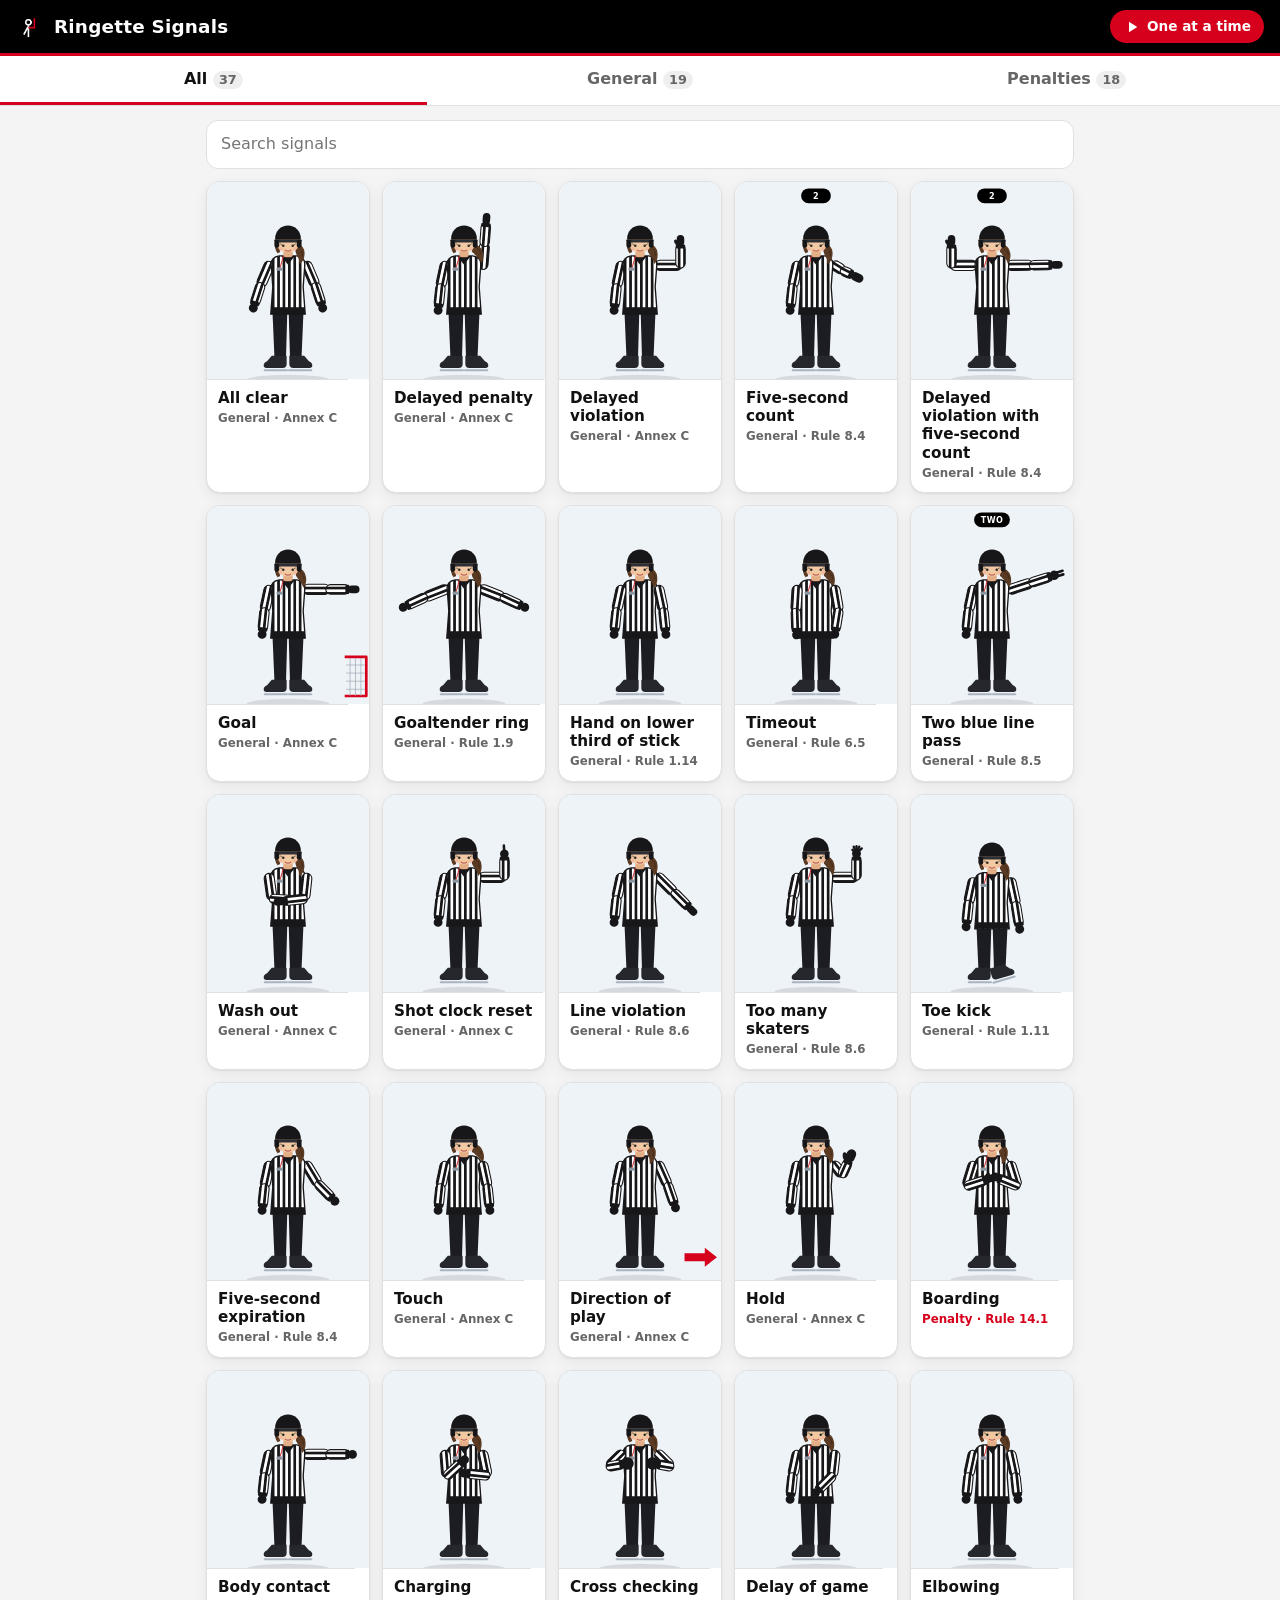
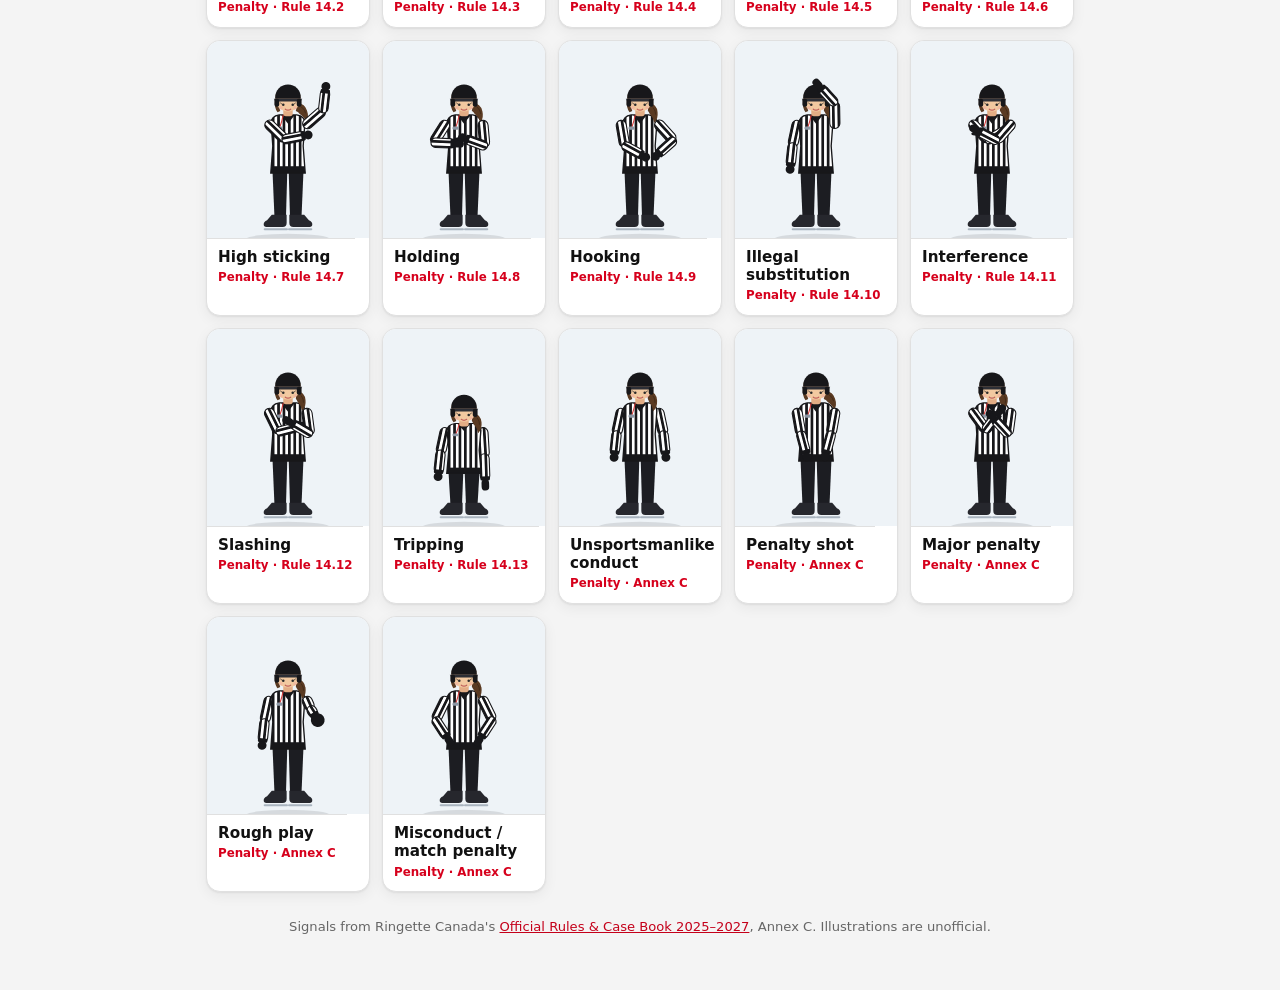
==== index.html @ f9b0e4bb "Ringette Signals PWA" ====
<!doctype html>
<html lang="en">
<head>
  <meta charset="utf-8">
  <meta name="viewport" content="width=device-width, initial-scale=1, viewport-fit=cover">
  <title>Ringette Signals</title>
  <meta name="description" content="Every on-ice official's signal in ringette, animated, with a link to the rule in Ringette Canada's rulebook.">
  <meta name="theme-color" content="#000000">
  <link rel="manifest" href="manifest.webmanifest">
  <link rel="icon" href="icons/icon-192.png">
  <link rel="apple-touch-icon" href="icons/apple-touch-icon.png">
  <meta name="apple-mobile-web-app-capable" content="yes">
  <meta name="apple-mobile-web-app-status-bar-style" content="black-translucent">
  <link rel="stylesheet" href="styles.css">
</head>
<body>
  <header class="topbar">
    <div class="brand">
      <img src="icons/icon-192.png" alt="" width="28" height="28">
      <h1>Ringette Signals</h1>
    </div>
    <button id="startBtn" class="top-btn" aria-label="View one at a time">
      <svg viewBox="0 0 24 24" width="18" height="18" aria-hidden="true"><path fill="currentColor" d="M8 5v14l11-7z"/></svg>
      One at a time
    </button>
  </header>

  <nav class="tabs" role="tablist">
    <button role="tab" data-cat="all" aria-selected="true">All <span class="pill" id="nAll"></span></button>
    <button role="tab" data-cat="general" aria-selected="false">General <span class="pill" id="nGen"></span></button>
    <button role="tab" data-cat="penalty" aria-selected="false">Penalties <span class="pill" id="nPen"></span></button>
  </nav>

  <main>
    <input id="search" class="search" type="search" placeholder="Search signals" autocomplete="off" aria-label="Search signals">
    <div id="grid" class="grid"></div>
    <p id="empty" class="empty" hidden>No signals match that search.</p>
    <p class="muted small foot">Signals from Ringette Canada's <a id="bookLink" target="_blank" rel="noopener">Official Rules &amp; Case Book 2025–2027</a>, Annex C. Illustrations are unofficial.</p>
  </main>

  <div id="viewer" class="viewer" hidden aria-modal="true" role="dialog" aria-labelledby="vName">
    <header class="topbar vbar">
      <button id="vClose" class="icon-btn" aria-label="Back to list">
        <svg viewBox="0 0 24 24" width="24" height="24" aria-hidden="true"><path fill="currentColor" d="M15.4 7.4 14 6l-6 6 6 6 1.4-1.4L10.8 12z"/></svg>
      </button>
      <span id="vCount" class="vcount"></span>
      <button id="vQuiz" class="top-btn ghost" aria-pressed="false">Hide names</button>
    </header>
    <div class="vbody">
      <div class="vstage" id="vStage">
        <svg id="vSvg" role="img"></svg>
        <span class="speed" id="vSpeed">1×</span>
        <button class="nav prev" id="vPrev" aria-label="Previous signal">‹</button>
        <button class="nav next" id="vNext" aria-label="Next signal">›</button>
      </div>
      <div class="vinfo">
        <span id="vCat" class="chip"></span>
        <h2 id="vName"></h2>
        <button id="vReveal" class="reveal" hidden>Tap to reveal</button>
        <p id="vHow"></p>
        <div id="vRules" class="rules"></div>
        <div class="ctrls">
          <button id="vPlay">Pause</button>
          <button id="vSlow" class="sec">Slow motion</button>
        </div>
        <p class="muted small swipe">Swipe or use ‹ › to move between signals.</p>
      </div>
    </div>
  </div>

  <script src="rig.js"></script>
  <script src="signals.js"></script>
  <script src="app.js"></script>
</body>
</html>
---- styles.css ----
:root {
  --bg: #f4f4f4;
  --surface: #ffffff;
  --surface-2: #efefef;
  --text: #111111;
  --muted: #666666;
  --line: #e0e0e0;
  --brand: #000000;
  --brand-ink: #ffffff;
  --accent: #d6001c;
  --link: #c4001a;
  --btn-bg: #000000;
  --btn-ink: #ffffff;
  --ice: #eef3f7;
  --radius: 14px;
  --shadow: 0 1px 2px rgba(0, 0, 0, .06), 0 4px 14px rgba(0, 0, 0, .06);
  color-scheme: light;
}
@media (prefers-color-scheme: dark) {
  :root {
    --bg: #000000;
    --surface: #141414;
    --surface-2: #1f1f1f;
    --text: #f2f2f2;
    --muted: #9a9a9a;
    --line: #2a2a2a;
    --accent: #ff2d40;
    --link: #ff4a5b;
    --btn-bg: #ffffff;
    --btn-ink: #000000;
    --ice: #dfe6ec;
    --shadow: none;
    color-scheme: dark;
  }
}

* { box-sizing: border-box; }
[hidden] { display: none !important; }
html, body { margin: 0; }
body {
  font: 16px/1.4 system-ui, -apple-system, "Segoe UI", Roboto, sans-serif;
  background: var(--bg); color: var(--text);
  -webkit-text-size-adjust: 100%;
  padding-bottom: env(safe-area-inset-bottom);
  -webkit-tap-highlight-color: transparent;
}
button { font: inherit; color: inherit; }
a { color: var(--link); }

.topbar {
  position: sticky; top: 0; z-index: 5;
  display: flex; align-items: center; justify-content: space-between; gap: 10px;
  padding: calc(10px + env(safe-area-inset-top)) 16px 10px;
  background: var(--brand); color: var(--brand-ink);
  border-bottom: 3px solid var(--accent);
}
.brand { display: flex; align-items: center; gap: 10px; }
.brand img { border-radius: 7px; }
.brand h1 { font-size: 1.15rem; margin: 0; letter-spacing: .2px; }
.top-btn {
  display: inline-flex; align-items: center; gap: 6px;
  border: 0; border-radius: 999px; padding: 7px 13px; cursor: pointer;
  background: var(--accent); color: #fff; font-weight: 700; font-size: .85rem;
}
.top-btn.ghost { background: rgba(255, 255, 255, .14); }
.top-btn.ghost[aria-pressed="true"] { background: var(--accent); }
.top-btn:active { transform: scale(.97); }
.icon-btn { background: transparent; border: 0; padding: 6px; border-radius: 10px; cursor: pointer; line-height: 0; color: inherit; }
.icon-btn:active { background: rgba(255, 255, 255, .15); }

.tabs {
  position: sticky; top: calc(55px + env(safe-area-inset-top)); z-index: 4;
  display: grid; grid-template-columns: repeat(3, 1fr);
  background: var(--surface); border-bottom: 1px solid var(--line);
}
.tabs button {
  border: 0; background: none; padding: 12px 4px; cursor: pointer;
  font-weight: 600; color: var(--muted); border-bottom: 3px solid transparent;
}
.tabs button[aria-selected="true"] { color: var(--text); border-bottom-color: var(--accent); }
.pill {
  display: inline-block; min-width: 1.4em; padding: 0 6px; border-radius: 999px;
  background: var(--surface-2); color: var(--muted); font-size: .8rem; font-weight: 700;
}

main { max-width: 900px; margin: 0 auto; padding: 0 16px 40px; }
.search {
  width: 100%; margin: 14px 0 12px; padding: 12px 14px; border-radius: 12px;
  border: 1px solid var(--line); background: var(--surface); color: var(--text); font: inherit;
}
.grid { display: grid; grid-template-columns: repeat(auto-fill, minmax(150px, 1fr)); gap: 12px; }
.sig {
  display: flex; flex-direction: column; text-align: left; padding: 0; cursor: pointer; overflow: hidden;
  background: var(--surface); border: 1px solid var(--line); border-radius: var(--radius); box-shadow: var(--shadow);
}
.sig:active { transform: scale(.98); }
.sig .thumb { background: var(--ice); aspect-ratio: 240 / 292; display: block; overflow: hidden; }
.sig .thumb svg { width: 100%; height: auto; display: block; margin-top: -2%; }
.sig .meta { padding: 9px 11px 11px; border-top: 1px solid var(--line); }
.sig .nm { display: block; font-weight: 800; font-size: .95rem; line-height: 1.2; }
.sig .rf { display: block; margin-top: 3px; font-size: .74rem; font-weight: 700; color: var(--muted); }
.sig .rf.pen { color: var(--accent); }
.empty { text-align: center; padding: 40px 12px; color: var(--muted); }
.muted { color: var(--muted); }
.small { font-size: .82rem; }
.foot { margin-top: 26px; text-align: center; }

/* ---------- One at a time ---------- */
.viewer {
  position: fixed; inset: 0; z-index: 20; background: var(--bg);
  display: flex; flex-direction: column; overflow-y: auto; overscroll-behavior: contain;
}
.viewer[hidden] { display: none; }
.vbar { position: sticky; }
.vcount { font-weight: 800; font-size: .95rem; font-variant-numeric: tabular-nums; }
.vbody { width: 100%; max-width: 560px; margin: 0 auto; padding: 12px 16px calc(20px + env(safe-area-inset-bottom)); }
.vstage {
  position: relative; background: var(--ice); border: 1px solid var(--line); border-radius: var(--radius);
  overflow: hidden; touch-action: pan-y;
}
.vstage svg { display: block; width: 100%; height: auto; max-height: 52vh; }
.speed {
  position: absolute; top: 10px; right: 10px; font-size: .75rem; font-weight: 800; color: #111;
  background: #fff; border: 1px solid #e0e0e0; padding: 2px 9px; border-radius: 999px;
}
.nav {
  position: absolute; top: 50%; transform: translateY(-50%); width: 34px; height: 50px;
  border: 0; border-radius: 12px; background: rgba(0, 0, 0, .32); color: #fff;
  font-size: 2rem; line-height: 1; cursor: pointer; padding-bottom: 4px;
}
.nav.prev { left: 6px; } .nav.next { right: 6px; }
.nav:active { background: rgba(0, 0, 0, .75); }
.vinfo { padding: 14px 2px 0; }
.chip {
  display: inline-block; font-size: .68rem; font-weight: 800; letter-spacing: .06em; text-transform: uppercase;
  color: var(--accent); border: 1px solid var(--accent); border-radius: 999px; padding: 1px 8px;
}
.vinfo h2 { font-size: 1.45rem; font-weight: 800; margin: 8px 0 4px; }
.vinfo h2.hidden-name { filter: blur(9px); user-select: none; }
.reveal {
  display: block; margin: 8px 0 4px; border: 1px dashed var(--line); background: var(--surface);
  border-radius: 10px; padding: 10px 14px; font-weight: 700; cursor: pointer; width: 100%;
}
.vinfo p { margin: 6px 0 0; line-height: 1.45; }
.rules { display: grid; gap: 8px; margin-top: 14px; }
.rule {
  display: flex; align-items: center; gap: 10px; padding: 11px 14px; border-radius: 12px;
  border: 1px solid var(--line); background: var(--surface); color: var(--link); text-decoration: none;
  font-weight: 700; font-size: .92rem;
}
.rule small { display: block; font-weight: 600; color: var(--muted); font-size: .78rem; margin-top: 1px; }
.rule .arr { margin-left: auto; font-size: 1.1rem; }
.rule.sec { color: var(--text); background: var(--surface-2); }
.rule:active { opacity: .8; }
.ctrls { display: flex; gap: 10px; margin-top: 14px; }
.ctrls button {
  flex: 1; border: 0; border-radius: 10px; padding: 11px; font-weight: 700; cursor: pointer;
  background: var(--btn-bg); color: var(--btn-ink);
}
.ctrls button.sec { background: var(--surface-2); color: var(--text); }
.ctrls button:active { transform: scale(.97); }
.swipe { text-align: center; margin-top: 14px; }
.vstage.slide-l svg { animation: inL .22s ease-out; }
.vstage.slide-r svg { animation: inR .22s ease-out; }
@keyframes inL { from { opacity: 0; transform: translateX(24px); } }
@keyframes inR { from { opacity: 0; transform: translateX(-24px); } }

@media (min-width: 900px) {
  .vbody { max-width: 980px; display: grid; grid-template-columns: 1.1fr 1fr; gap: 24px; align-items: start; padding-top: 24px; }
  .vstage svg { max-height: 74vh; }
  .vinfo { padding-top: 0; }
}
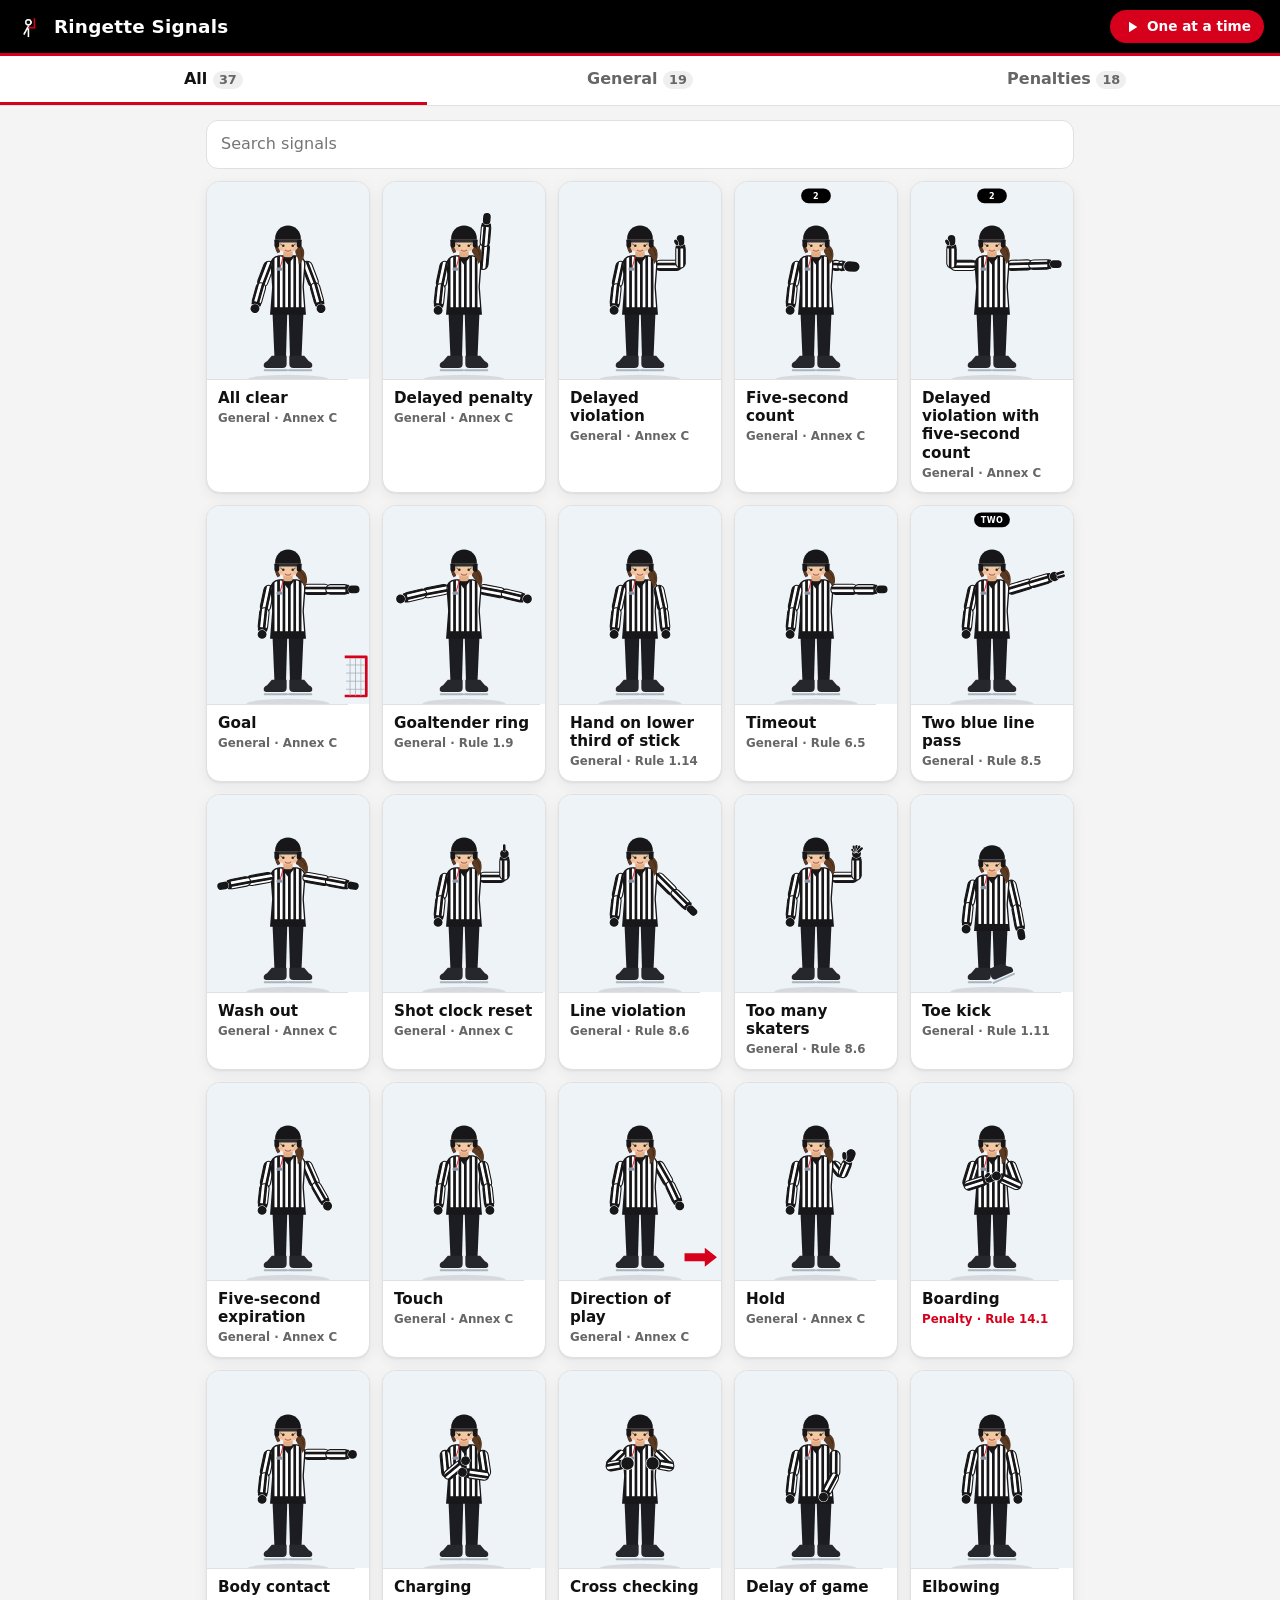
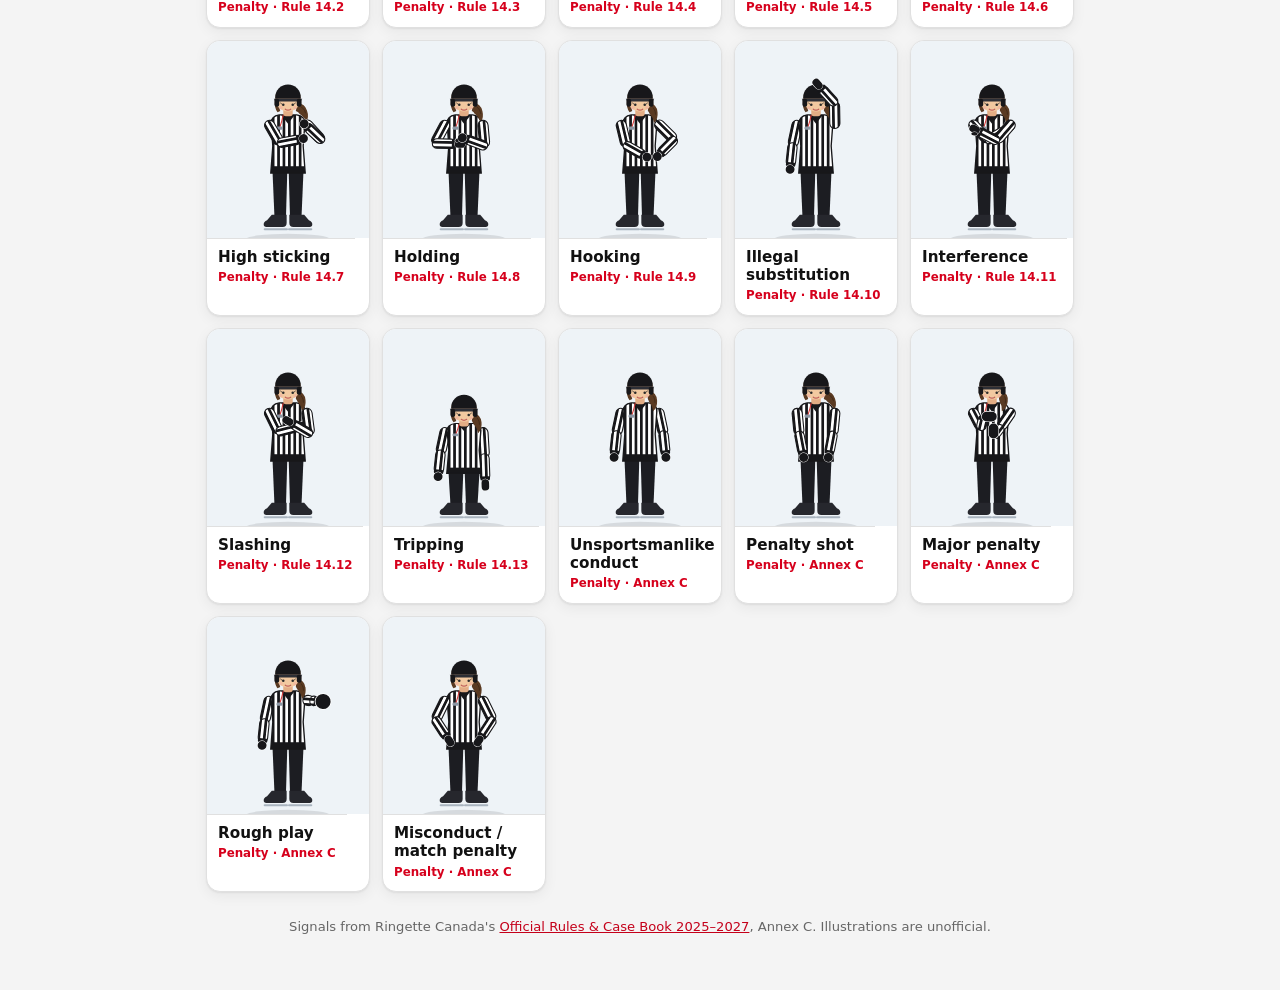
==== commit 57c29d89: "Matched official signal clips" ====
--- a/index.html
+++ b/index.html
@@ -57,6 +57,8 @@
         <span id="vCat" class="chip"></span>
         <h2 id="vName"></h2>
         <button id="vReveal" class="reveal" hidden>Tap to reveal</button>
+        <div id="vMeansWrap" class="means"><h3>What it means</h3><p id="vMeans"></p></div>
+        <h3 id="vHowH" class="howh">How it's done</h3>
         <p id="vHow"></p>
         <div id="vRules" class="rules"></div>
         <div class="ctrls">
--- a/styles.css
+++ b/styles.css
@@ -142,6 +142,10 @@
   border-radius: 10px; padding: 10px 14px; font-weight: 700; cursor: pointer; width: 100%;
 }
 .vinfo p { margin: 6px 0 0; line-height: 1.45; }
+.vinfo h3 { margin: 14px 0 0; font-size: .72rem; font-weight: 800; letter-spacing: .08em; text-transform: uppercase; color: var(--muted); }
+.means { margin-top: 10px; padding: 12px 14px; border-radius: 12px; background: var(--surface); border: 1px solid var(--line); border-left: 4px solid var(--accent); }
+.means h3 { margin: 0; color: var(--accent); }
+.means p { margin-top: 4px; }
 .rules { display: grid; gap: 8px; margin-top: 14px; }
 .rule {
   display: flex; align-items: center; gap: 10px; padding: 11px 14px; border-radius: 12px;
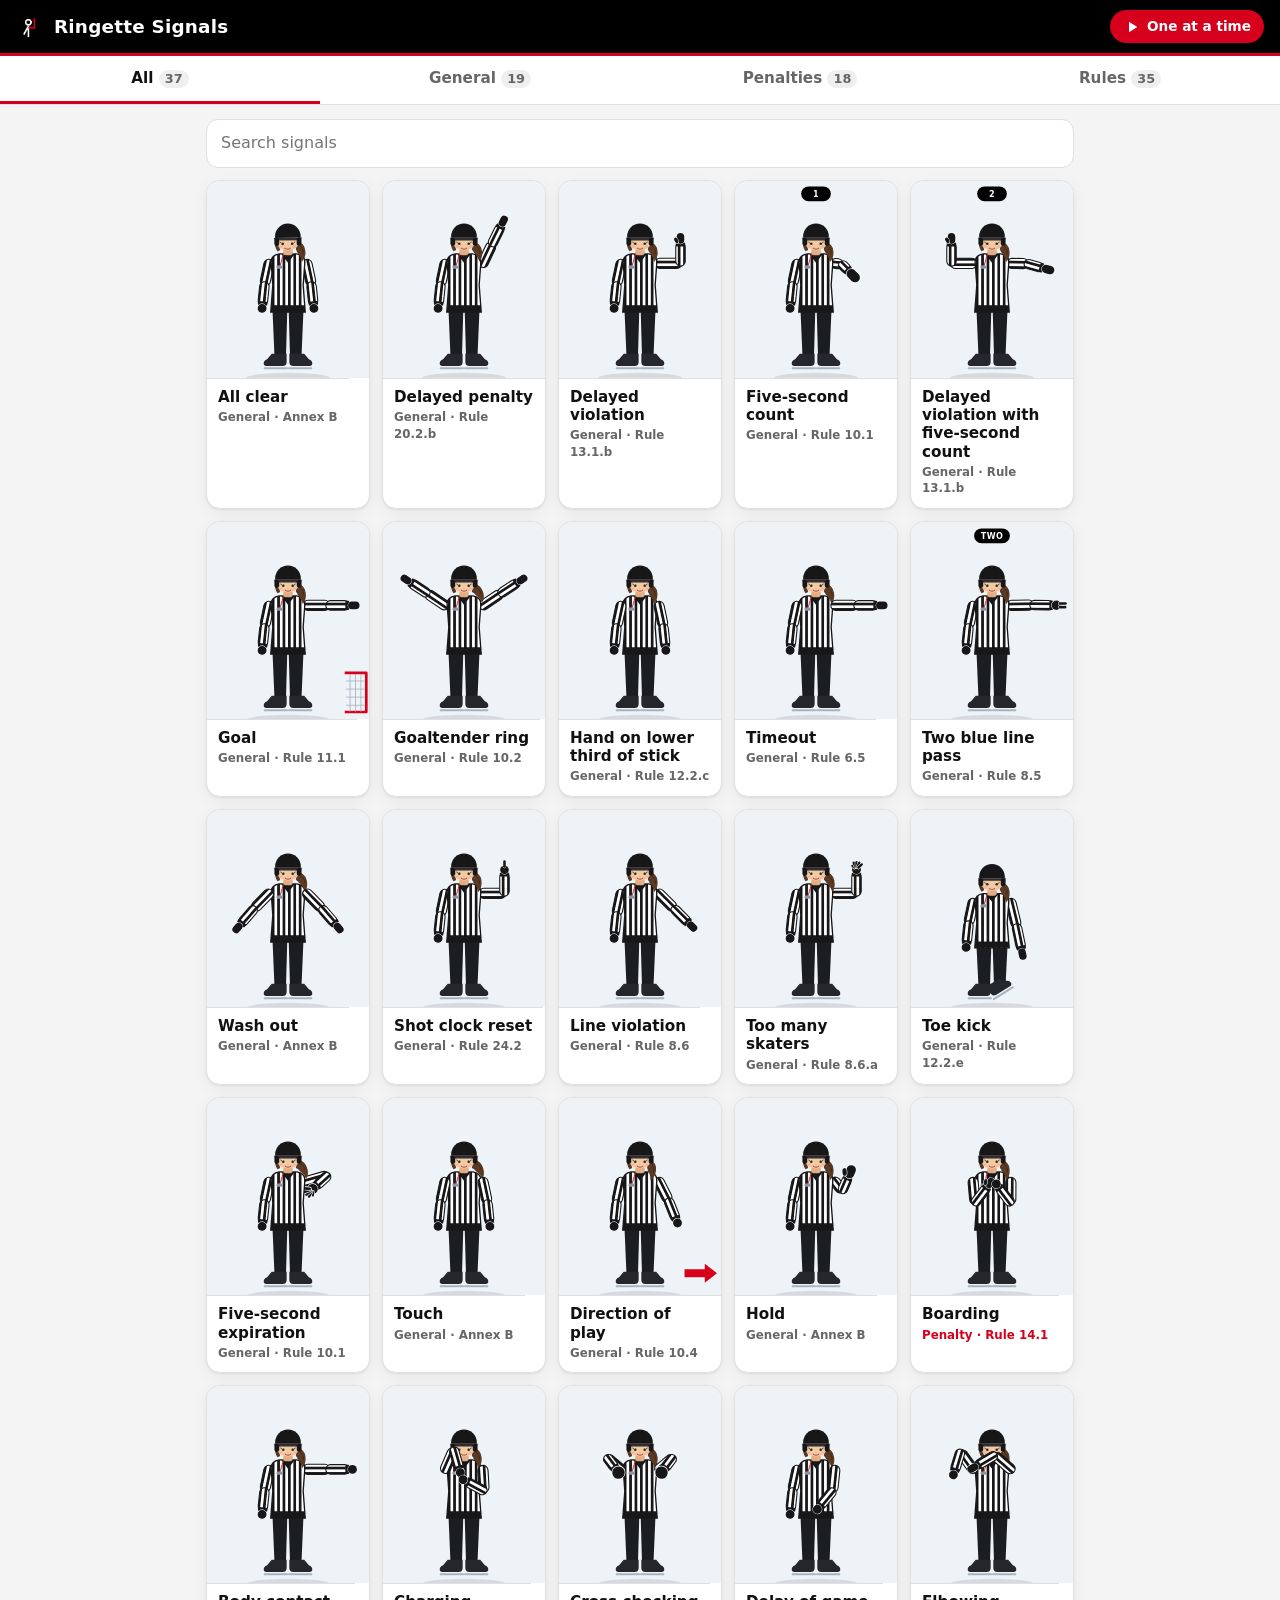
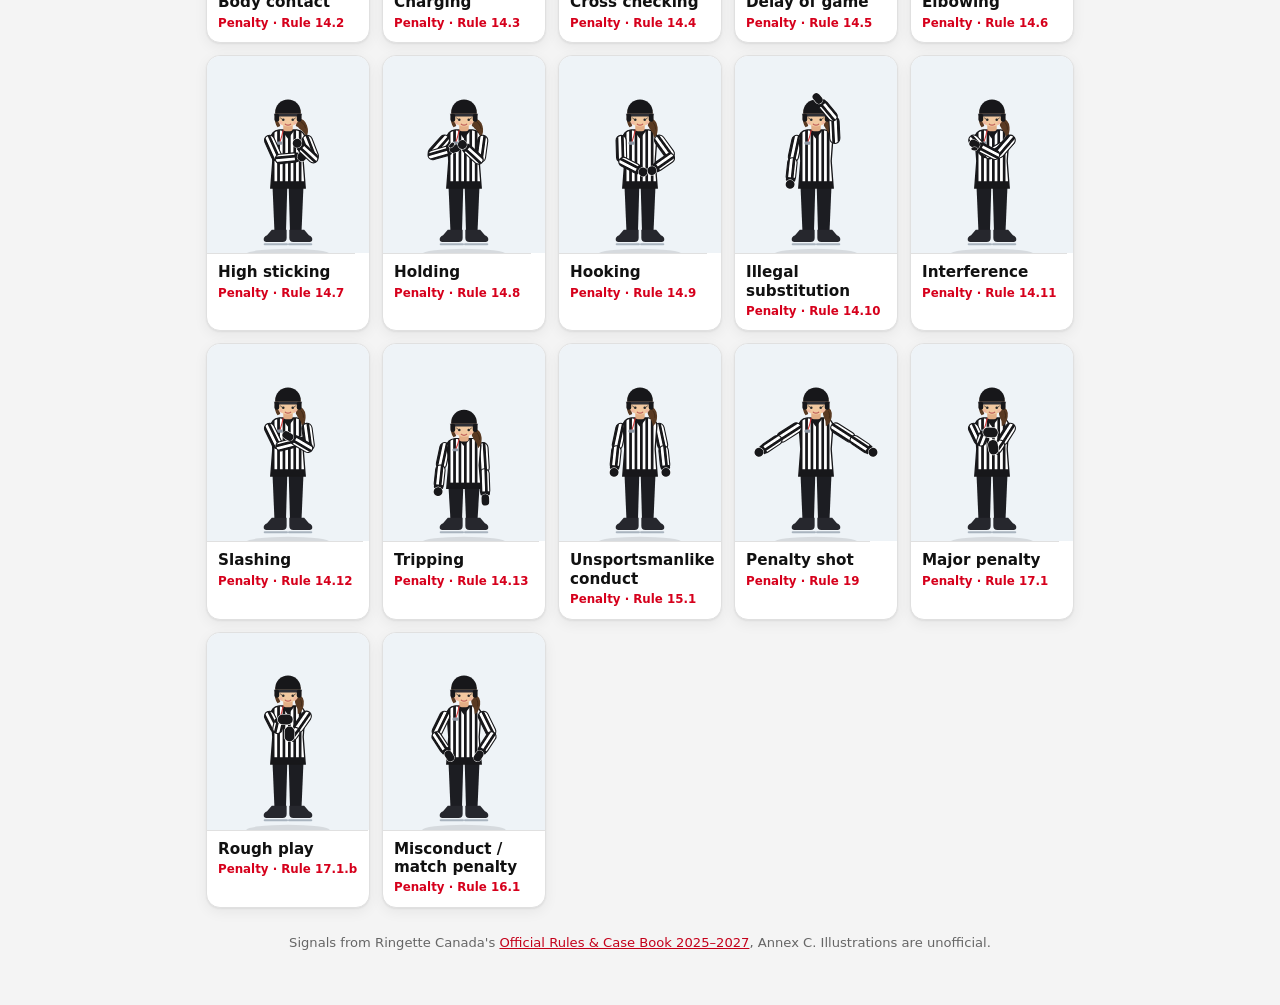
==== commit 73d3d24b: "Rules tab, for real" ====
--- a/index.html
+++ b/index.html
@@ -29,11 +29,13 @@
     <button role="tab" data-cat="all" aria-selected="true">All <span class="pill" id="nAll"></span></button>
     <button role="tab" data-cat="general" aria-selected="false">General <span class="pill" id="nGen"></span></button>
     <button role="tab" data-cat="penalty" aria-selected="false">Penalties <span class="pill" id="nPen"></span></button>
+    <button role="tab" data-cat="rules" aria-selected="false">Rules <span class="pill" id="nRules"></span></button>
   </nav>
 
   <main>
     <input id="search" class="search" type="search" placeholder="Search signals" autocomplete="off" aria-label="Search signals">
     <div id="grid" class="grid"></div>
+    <div id="rulesList" class="rules-list" hidden></div>
     <p id="empty" class="empty" hidden>No signals match that search.</p>
     <p class="muted small foot">Signals from Ringette Canada's <a id="bookLink" target="_blank" rel="noopener">Official Rules &amp; Case Book 2025–2027</a>, Annex C. Illustrations are unofficial.</p>
   </main>
@@ -65,13 +67,39 @@
           <button id="vPlay">Pause</button>
           <button id="vSlow" class="sec">Slow motion</button>
         </div>
+        <div id="vLearn" class="learn"></div>
         <p class="muted small swipe">Swipe or use ‹ › to move between signals.</p>
+      </div>
+    </div>
+  </div>
+
+  <div id="rviewer" class="viewer" hidden aria-modal="true" role="dialog" aria-labelledby="rTitle">
+    <header class="topbar vbar">
+      <button id="rClose" class="icon-btn" aria-label="Back to rules">
+        <svg viewBox="0 0 24 24" width="24" height="24" aria-hidden="true"><path fill="currentColor" d="M15.4 7.4 14 6l-6 6 6 6 1.4-1.4L10.8 12z"/></svg>
+      </button>
+      <span id="rCount" class="vcount"></span>
+      <span class="rnav"><button id="rPrev" class="icon-btn" aria-label="Previous card">‹</button><button id="rNext" class="icon-btn" aria-label="Next card">›</button></span>
+    </header>
+    <div class="vbody rbody" id="rBody">
+      <div id="rDiagram" class="diagram"></div>
+      <div class="vinfo">
+        <span id="rKind" class="chip"></span>
+        <h2 id="rTitle"></h2>
+        <div class="means"><h3>Short answer</h3><p id="rShort"></p></div>
+        <ul id="rText" class="rtext"></ul>
+        <div id="rOntarioNote" class="ro-note" hidden>Ringette Ontario rule: applies at Ringette Ontario sanctioned events, like tournaments and provincial championships. Your league (NCRRL, for example) may set its own rules.</div>
+        <h3 class="howh">In the rulebook</h3>
+        <div id="rRules" class="rules"></div>
+        <h3 class="howh" id="rSigH">Related signals</h3>
+        <div id="rSignals" class="sigchips"></div>
       </div>
     </div>
   </div>
 
   <script src="rig.js"></script>
   <script src="signals.js"></script>
+  <script src="rules.js"></script>
   <script src="app.js"></script>
 </body>
 </html>
--- a/styles.css
+++ b/styles.css
@@ -70,7 +70,7 @@
 
 .tabs {
   position: sticky; top: calc(55px + env(safe-area-inset-top)); z-index: 4;
-  display: grid; grid-template-columns: repeat(3, 1fr);
+  display: grid; grid-template-columns: repeat(4, 1fr);
   background: var(--surface); border-bottom: 1px solid var(--line);
 }
 .tabs button {
@@ -174,3 +174,41 @@
   .vstage svg { max-height: 74vh; }
   .vinfo { padding-top: 0; }
 }
+
+/* ---------- Rules tab ---------- */
+.tabs button { padding: 12px 2px; font-size: .95rem; }
+.rules-list { display: grid; gap: 8px; }
+.rsec { margin: 18px 0 2px; font-size: .8rem; font-weight: 800; letter-spacing: .08em; text-transform: uppercase; color: var(--muted); }
+.rsec:first-child { margin-top: 4px; }
+.rsec-note { margin: 0 0 4px; font-size: .82rem; color: var(--muted); }
+.rcard {
+  display: block; width: 100%; text-align: left; cursor: pointer; padding: 12px 14px;
+  background: var(--surface); border: 1px solid var(--line); border-radius: var(--radius); box-shadow: var(--shadow);
+}
+.rcard:active { transform: scale(.99); }
+.rcard .t { display: block; font-weight: 800; font-size: 1rem; line-height: 1.25; }
+.rcard .s { display: block; margin-top: 3px; font-size: .88rem; color: var(--muted); line-height: 1.35; }
+.rcard.ontario { border-left: 4px solid var(--accent); }
+.badge-on { display: inline-block; margin-left: 6px; font-size: .62rem; font-weight: 800; letter-spacing: .06em; color: var(--accent); border: 1px solid var(--accent); border-radius: 999px; padding: 0 6px; vertical-align: 2px; }
+.rnav { display: flex; gap: 2px; }
+.rnav .icon-btn { font-size: 1.6rem; line-height: 1; padding: 2px 10px; color: #fff; }
+.diagram { background: var(--surface); border: 1px solid var(--line); border-radius: var(--radius); padding: 10px; }
+.diagram:empty { display: none; }
+.diagram svg { display: block; width: 100%; height: auto; }
+.diagram .cap { margin: 8px 2px 0; font-size: .86rem; line-height: 1.4; }
+.legend { display: flex; flex-wrap: wrap; gap: 6px 14px; margin: 6px 2px 0; font-size: .78rem; color: var(--muted); }
+.legend .dot { display: inline-block; width: 10px; height: 10px; border-radius: 50%; margin-right: 5px; vertical-align: -1px; }
+.legend .dot.a { background: #d6001c; } .legend .dot.b { background: #111; outline: 1px solid #888; }
+.rtext { margin: 12px 0 0; padding-left: 20px; display: grid; gap: 8px; line-height: 1.45; }
+.ro-note { margin-top: 12px; padding: 10px 12px; border-radius: 10px; background: var(--surface-2); font-size: .82rem; color: var(--muted); }
+.sigchips, .learn { display: flex; flex-wrap: wrap; gap: 8px; margin-top: 8px; }
+.sigchip {
+  border: 1px solid var(--line); background: var(--surface); color: var(--text); border-radius: 999px;
+  padding: 6px 12px; font-weight: 700; font-size: .85rem; cursor: pointer;
+}
+.sigchip::before { content: "▶ "; color: var(--accent); font-size: .7rem; }
+.learn:empty { display: none; }
+.learn::before { content: "Learn more"; display: block; width: 100%; font-size: .72rem; font-weight: 800; letter-spacing: .08em; text-transform: uppercase; color: var(--muted); }
+.learn .sigchip::before { content: "→ "; }
+@media (min-width: 900px) { .rbody { grid-template-columns: 1fr 1fr; } }
+@media (max-width: 440px) { .tabs .pill { display: none; } .tabs button { font-size: .92rem; } }
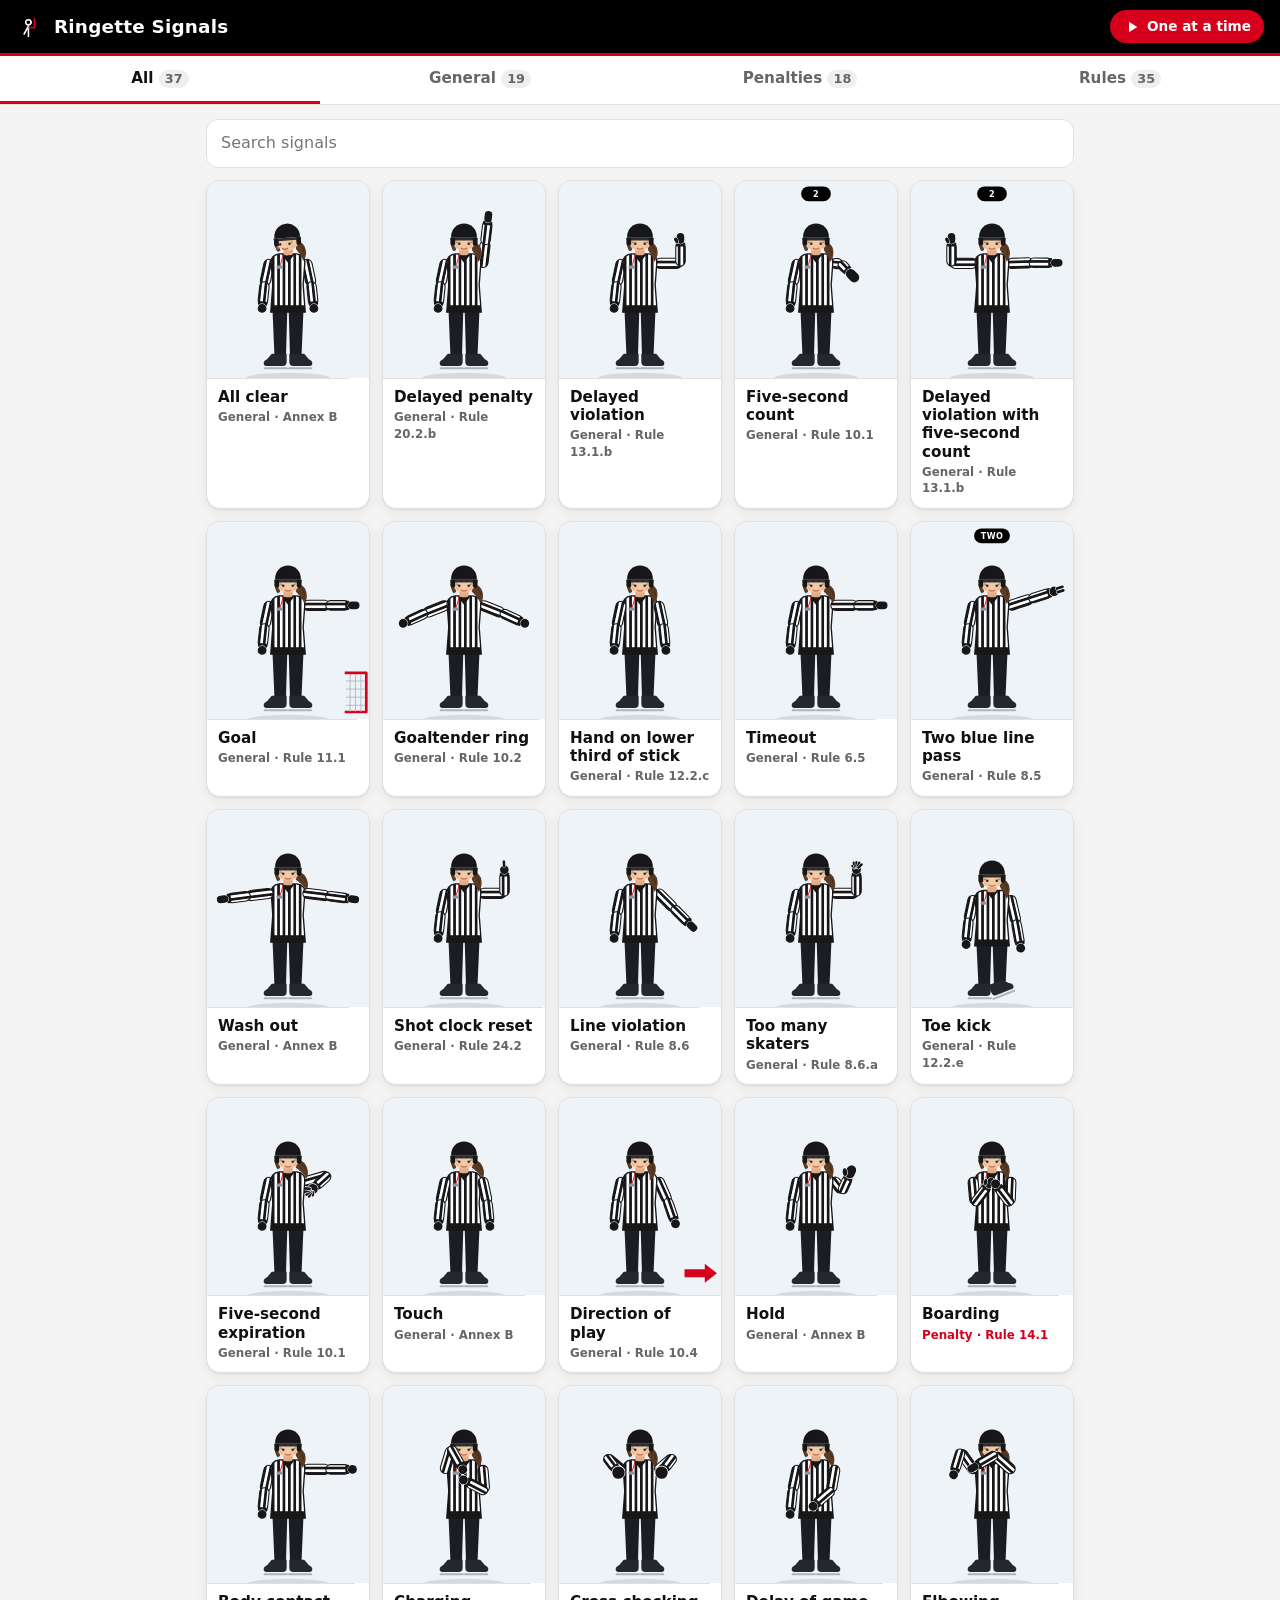
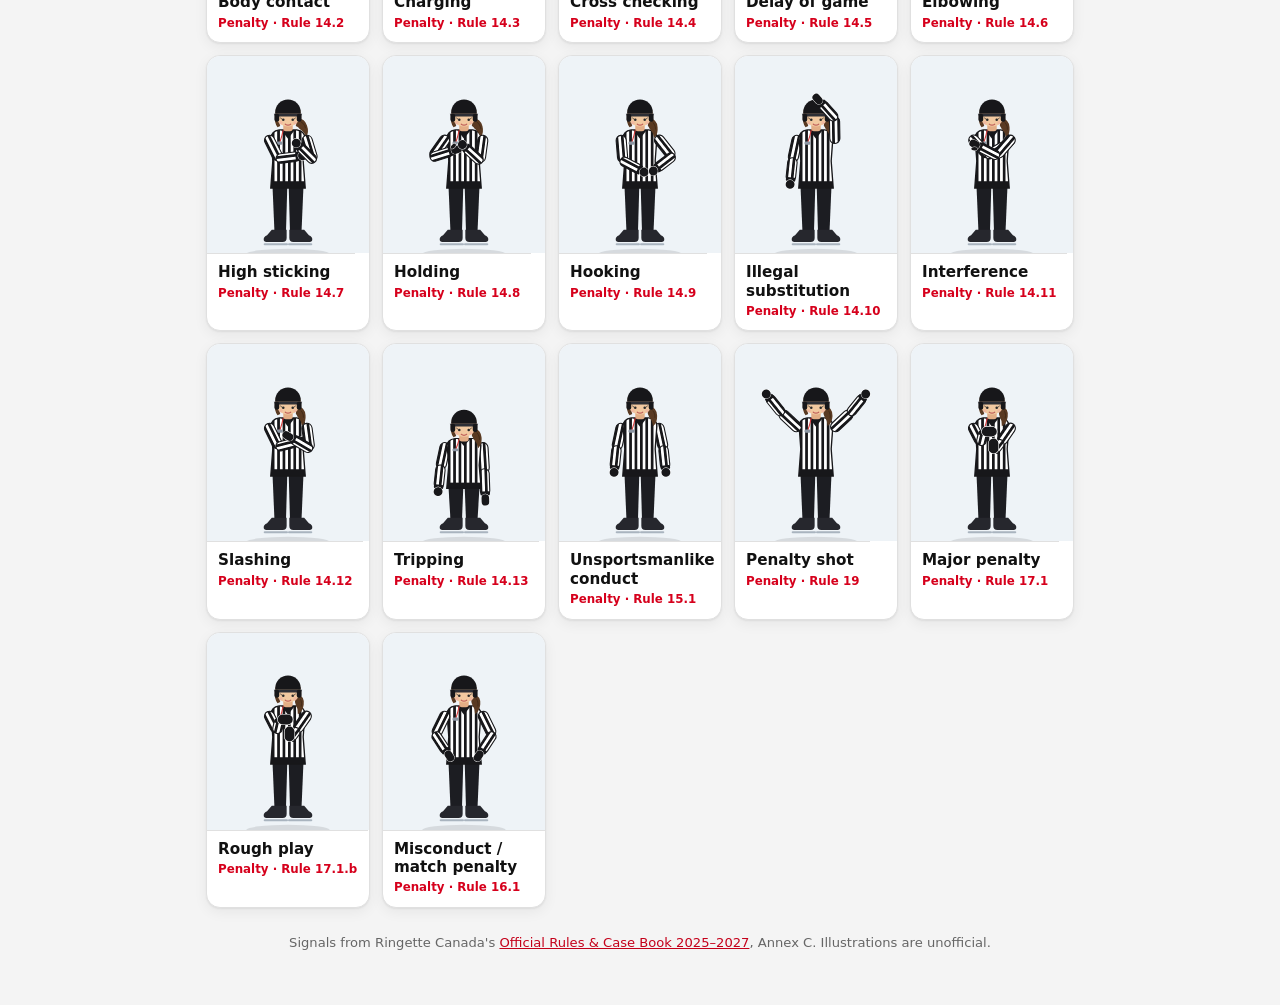
==== commit 791494f5: "Rules tab note" ====
--- a/index.html
+++ b/index.html
@@ -90,6 +90,7 @@
         <ul id="rText" class="rtext"></ul>
         <div id="rOntarioNote" class="ro-note" hidden>Ringette Ontario rule: applies at Ringette Ontario sanctioned events, like tournaments and provincial championships. Your league (NCRRL, for example) may set its own rules.</div>
         <h3 class="howh">In the rulebook</h3>
+        <p class="muted small rdisclaim">This card is a plain-language summary. The rulebook wording below is official.</p>
         <div id="rRules" class="rules"></div>
         <h3 class="howh" id="rSigH">Related signals</h3>
         <div id="rSignals" class="sigchips"></div>
--- a/styles.css
+++ b/styles.css
@@ -212,3 +212,6 @@
 .learn .sigchip::before { content: "→ "; }
 @media (min-width: 900px) { .rbody { grid-template-columns: 1fr 1fr; } }
 @media (max-width: 440px) { .tabs .pill { display: none; } .tabs button { font-size: .92rem; } }
+.rintro { margin: 2px 0 4px; padding: 12px 14px; border-radius: var(--radius); background: var(--surface-2); border: 1px solid var(--line); font-size: .86rem; line-height: 1.45; color: var(--text); }
+.rintro strong { display: block; margin-bottom: 3px; }
+.rdisclaim { margin: 4px 0 0 !important; }
